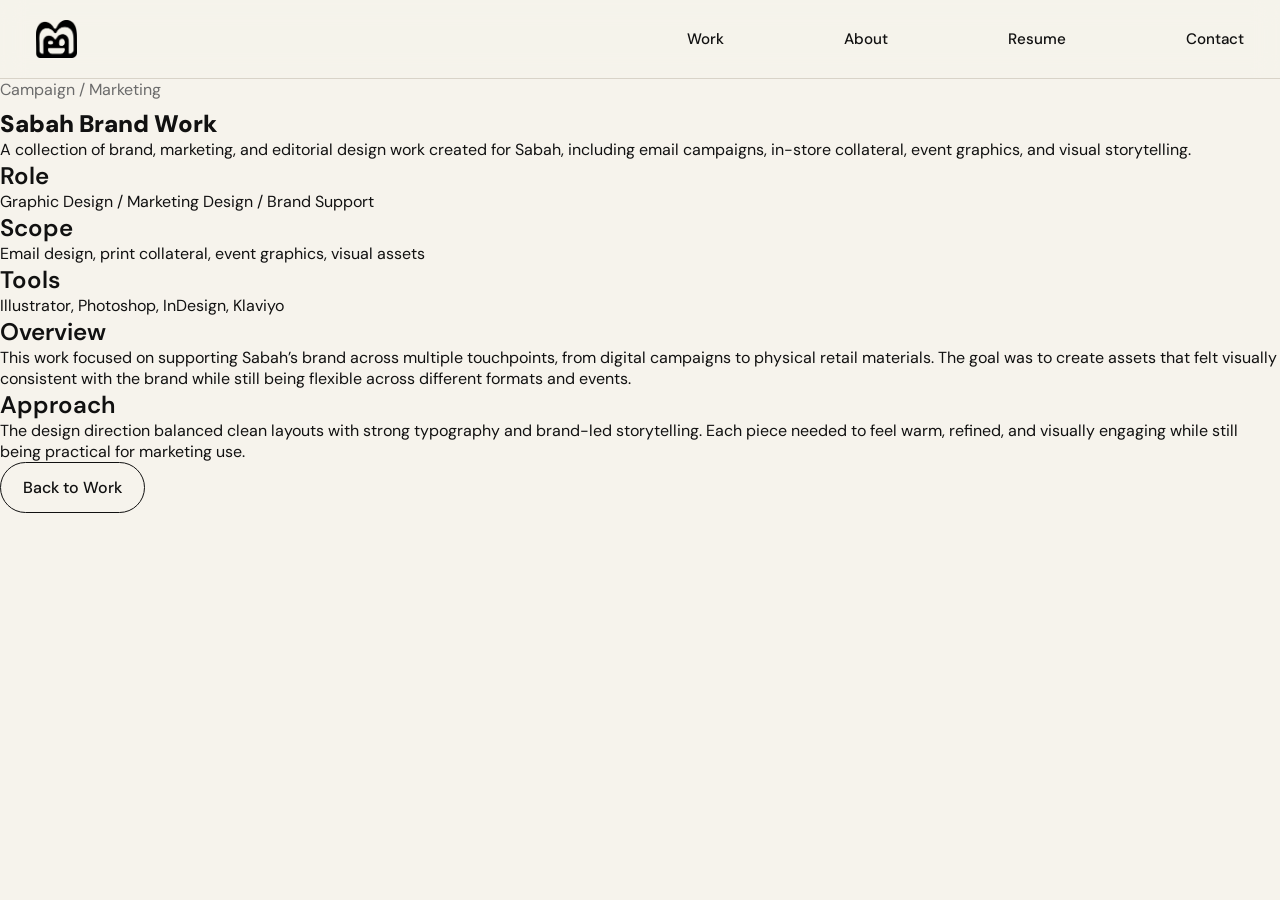
==== projects/sabah.html @ f7a969ed "Initial Smilez portfolio setup" ====
<!DOCTYPE html>
<html lang="en">
<head>
  <meta charset="UTF-8" />
  <meta name="viewport" content="width=device-width, initial-scale=1.0" />
  <title>Sabah Brand Work — Smilez</title>

  <link rel="preconnect" href="https://fonts.googleapis.com">
  <link rel="preconnect" href="https://fonts.gstatic.com" crossorigin>
  <link href="https://fonts.googleapis.com/css2?family=DM+Sans:wght@400;500;600;700;900&display=swap" rel="stylesheet">

  <link rel="stylesheet" href="../style.css" />
</head>
<body>
  <header class="site-header">
    <a href="../index.html" class="nav-logo">
      <img src="../images/smilez_logo.png" alt="Smilez logo">
    </a>

    <nav>
      <a href="../index.html#work">Work</a>
      <a href="../index.html#about">About</a>
      <a href="../index.html#resume">Resume</a>
      <a href="../index.html#contact">Contact</a>
    </nav>
  </header>

  <main class="project-page">
    <section class="project-hero">
      <p class="section-label">Campaign / Marketing</p>
      <h1>Sabah Brand Work</h1>
      <p class="project-intro">
        A collection of brand, marketing, and editorial design work created for Sabah,
        including email campaigns, in-store collateral, event graphics, and visual storytelling.
      </p>
    </section>

    <section class="project-banner">
      <div class="project-banner-image"></div>
    </section>

    <section class="project-details">
      <div class="project-meta">
        <div>
          <h2>Role</h2>
          <p>Graphic Design / Marketing Design / Brand Support</p>
        </div>
        <div>
          <h2>Scope</h2>
          <p>Email design, print collateral, event graphics, visual assets</p>
        </div>
        <div>
          <h2>Tools</h2>
          <p>Illustrator, Photoshop, InDesign, Klaviyo</p>
        </div>
      </div>

      <div class="project-body">
        <h2>Overview</h2>
        <p>
          This work focused on supporting Sabah’s brand across multiple touchpoints,
          from digital campaigns to physical retail materials. The goal was to create
          assets that felt visually consistent with the brand while still being flexible
          across different formats and events.
        </p>

        <h2>Approach</h2>
        <p>
          The design direction balanced clean layouts with strong typography and brand-led
          storytelling. Each piece needed to feel warm, refined, and visually engaging
          while still being practical for marketing use.
        </p>
      </div>
    </section>

    <section class="project-gallery">
      <div class="gallery-block"></div>
      <div class="gallery-block"></div>
      <div class="gallery-block"></div>
    </section>

    <section class="project-back">
      <a href="../index.html#work" class="resume-link">Back to Work</a>
    </section>
  </main>
</body>
</html>
---- style.css ----
:root {
  --bg: #f6f3ec;
  --surface: #ffffff;
  --text: #111111;
  --muted: #6b6b6b;
  --line: #d8d3c8;
  --accent: #ffea00;
  --accent-2: #ff6a3d;
  --radius: 20px;
  --shadow: 0 18px 40px rgba(0, 0, 0, 0.08);
}

* {
  margin: 0;
  padding: 0;
  box-sizing: border-box;
}

html {
  scroll-behavior: smooth;
}

body {
  font-family: "DM Sans", sans-serif;
  background: var(--bg);
  color: var(--text);
}

img {
  max-width: 100%;
  display: block;
}

a {
  color: inherit;
  text-decoration: none;
}

h1 {
  font-weight: 900;
}

h2 {
  font-weight: 600;
}

h3 {
  font-weight: 700;
}

p,
li,
button,
a,
span {
  font-weight: 400;
}

/* HEADER */

.site-header {
  position: sticky;
  top: 0;
  z-index: 1000;
  background: rgba(246, 243, 236, 0.9);
  backdrop-filter: blur(12px);
  border-bottom: 1px solid var(--line);
  display: flex;
  justify-content: space-between;
  align-items: center;
  padding: 20px 36px;
}

.nav-logo {
  display: inline-flex;
  align-items: center;
}

.nav-logo img {
  height: 38px;
  width: auto;
  transition: transform 0.25s ease, opacity 0.25s ease;
}

.nav-logo:hover img {
  transform: scale(1.04);
  opacity: 0.8;
}

.site-header nav {
  display: flex;
  gap: 120px;
}

.site-header nav a {
  position: relative;
  font-size: 0.95rem;
  font-weight: 500;
  transition: opacity 0.25s ease, transform 0.25s ease;
}

.site-header nav a:hover {
  opacity: 0.55;
  transform: translateY(-1px);
}

/* HERO */

.hero {
  min-height: 90vh;
  display: flex;
  flex-direction: column;
  justify-content: center;
  align-items: center;
  padding: 80px 36px;
  text-align: center;
  gap: 24px;
}

/* This keeps everything aligned together */
.hero-inner {
  display: flex;
  flex-direction: column;
  align-items: center;
  gap: 18px;
}

/* Top descriptor line */
.eyebrow {
  font-size: 1.4rem;
  letter-spacing: 0.10em;
  color: var(--muted);
}

/* Logo + Smilez row */
.hero-lockup {
  display: flex;
  align-items: center;
  gap: 28px;
}

/* Bigger logo to match text */
.hero-logo {
  width: 210px;  /* increase this for balance */
  height: auto;
  transition: transform 0.3s ease;
}

/* BIGGER Smilez */
.hero-title {
  font-size: clamp(7rem, 18vw, 16rem);
  line-height: 0.9;
  letter-spacing: -0.05em;
}

/* subtle interaction */
.hero-lockup:hover .hero-logo {
  transform: rotate(-3deg) scale(1.05);
}

/* SECTIONS */

.section {
  padding: 100px 36px;
}

.section-head {
  max-width: 900px;
  margin-bottom: 32px;
}

.section-label {
  color: var(--muted);
  margin-bottom: 8px;
}

.section h2 {
  font-size: clamp(2rem, 4vw, 4rem);
  line-height: 1;
}

/* FILTERS */

.filters {
  display: flex;
  flex-wrap: wrap;
  gap: 10px;
  margin-bottom: 32px;
}

.filter-btn {
  font-family: "DM Sans", sans-serif;
  font-size: 0.95rem;
  padding: 11px 16px;
  border: 1px solid var(--line);
  border-radius: 999px;
  background: var(--surface);
  color: var(--text);
  cursor: pointer;
  transition: background 0.25s ease, color 0.25s ease, transform 0.25s ease, border-color 0.25s ease;
}

.filter-btn:hover {
  background: var(--text);
  color: white;
  border-color: var(--text);
  transform: translateY(-2px);
}

.filter-btn.active {
  background: var(--accent);
  border-color: var(--text);
  color: var(--text);
}

/* PROJECT GRID */

.project-grid {
  display: grid;
  grid-template-columns: repeat(12, 1fr);
  gap: 22px;
}

.project-card {
  grid-column: span 4;
  background: var(--surface);
  border: 1px solid var(--line);
  border-radius: var(--radius);
  overflow: hidden;
  box-shadow: var(--shadow);
  cursor: pointer;
  transition: transform 0.3s ease, box-shadow 0.3s ease;
}

.project-card.large {
  grid-column: span 8;
}

.project-card:hover {
  transform: translateY(-8px) scale(1.01);
  box-shadow: 0 30px 60px rgba(0, 0, 0, 0.14);
}

.project-image {
  height: 280px;
  background: linear-gradient(135deg, var(--accent), var(--accent-2));
  transition: transform 0.4s ease;
}

.project-card:hover .project-image {
  transform: scale(1.05);
}

.project-card-link {
  display: block;
  color: inherit;
  text-decoration: none;
}

.project-info {
  padding: 22px;
}

.tag {
  display: inline-block;
  color: var(--muted);
  margin-bottom: 8px;
}

.project-info h3 {
  font-size: 1.45rem;
  margin-bottom: 10px;
}

.project-info p {
  color: var(--muted);
  line-height: 1.55;
}

/* ABOUT */

.about-grid {
  display: grid;
  grid-template-columns: 1.2fr 0.8fr;
  gap: 28px;
  align-items: start;
}

.about-grid p {
  font-size: 1.12rem;
  line-height: 1.7;
}

.about-list {
  list-style: none;
  background: var(--surface);
  border: 1px solid var(--line);
  border-radius: var(--radius);
  padding: 24px;
  box-shadow: var(--shadow);
}

.about-list li {
  line-height: 1.5;
}

.about-list li + li {
  margin-top: 12px;
}

/* RESUME */

.resume-box {
  background: var(--surface);
  border: 1px solid var(--line);
  border-radius: var(--radius);
  padding: 28px;
  box-shadow: var(--shadow);
  display: flex;
  justify-content: space-between;
  align-items: center;
  gap: 20px;
}

.resume-box p {
  color: var(--muted);
}

.resume-link {
  display: inline-flex;
  align-items: center;
  justify-content: center;
  padding: 14px 22px;
  border-radius: 999px;
  border: 1px solid var(--text);
  font-weight: 500;
  transition: background 0.25s ease, color 0.25s ease, transform 0.25s ease;
}

.resume-link:hover {
  background: var(--text);
  color: white;
  transform: translateY(-2px);
}

/* FOOTER */

.footer {
  padding: 100px 36px;
  background: var(--text);
  color: white;
}

.footer h2 {
  font-size: clamp(2.5rem, 5vw, 5rem);
  line-height: 0.95;
  margin-bottom: 18px;
}

.footer p {
  color: rgba(255, 255, 255, 0.78);
  font-size: 1.05rem;
  line-height: 1.7;
  transition: opacity 0.25s ease;
}

.footer p:hover {
  opacity: 1;
}

/* RESPONSIVE */

@media (max-width: 1000px) {
  .hero,
  .about-grid,
  .resume-box {
    grid-template-columns: 1fr;
    display: grid;
  }

  .hero {
    min-height: auto;
    padding-top: 60px;
    padding-bottom: 60px;
  }

  .hero-left {
    justify-content: flex-start;
  }

  .project-card,
  .project-card.large {
    grid-column: span 12;
  }

  .site-header {
    flex-direction: column;
    align-items: flex-start;
    gap: 14px;
  }

  .site-header nav {
    flex-wrap: wrap;
    gap: 14px;
  }
}

@media (max-width: 640px) {
  .site-header,
  .hero,
  .section,
  .footer {
    padding-left: 20px;
    padding-right: 20px;
  }

  .hero-logo {
    width: 180px;
  }

  .project-image {
    height: 220px;
  }
}
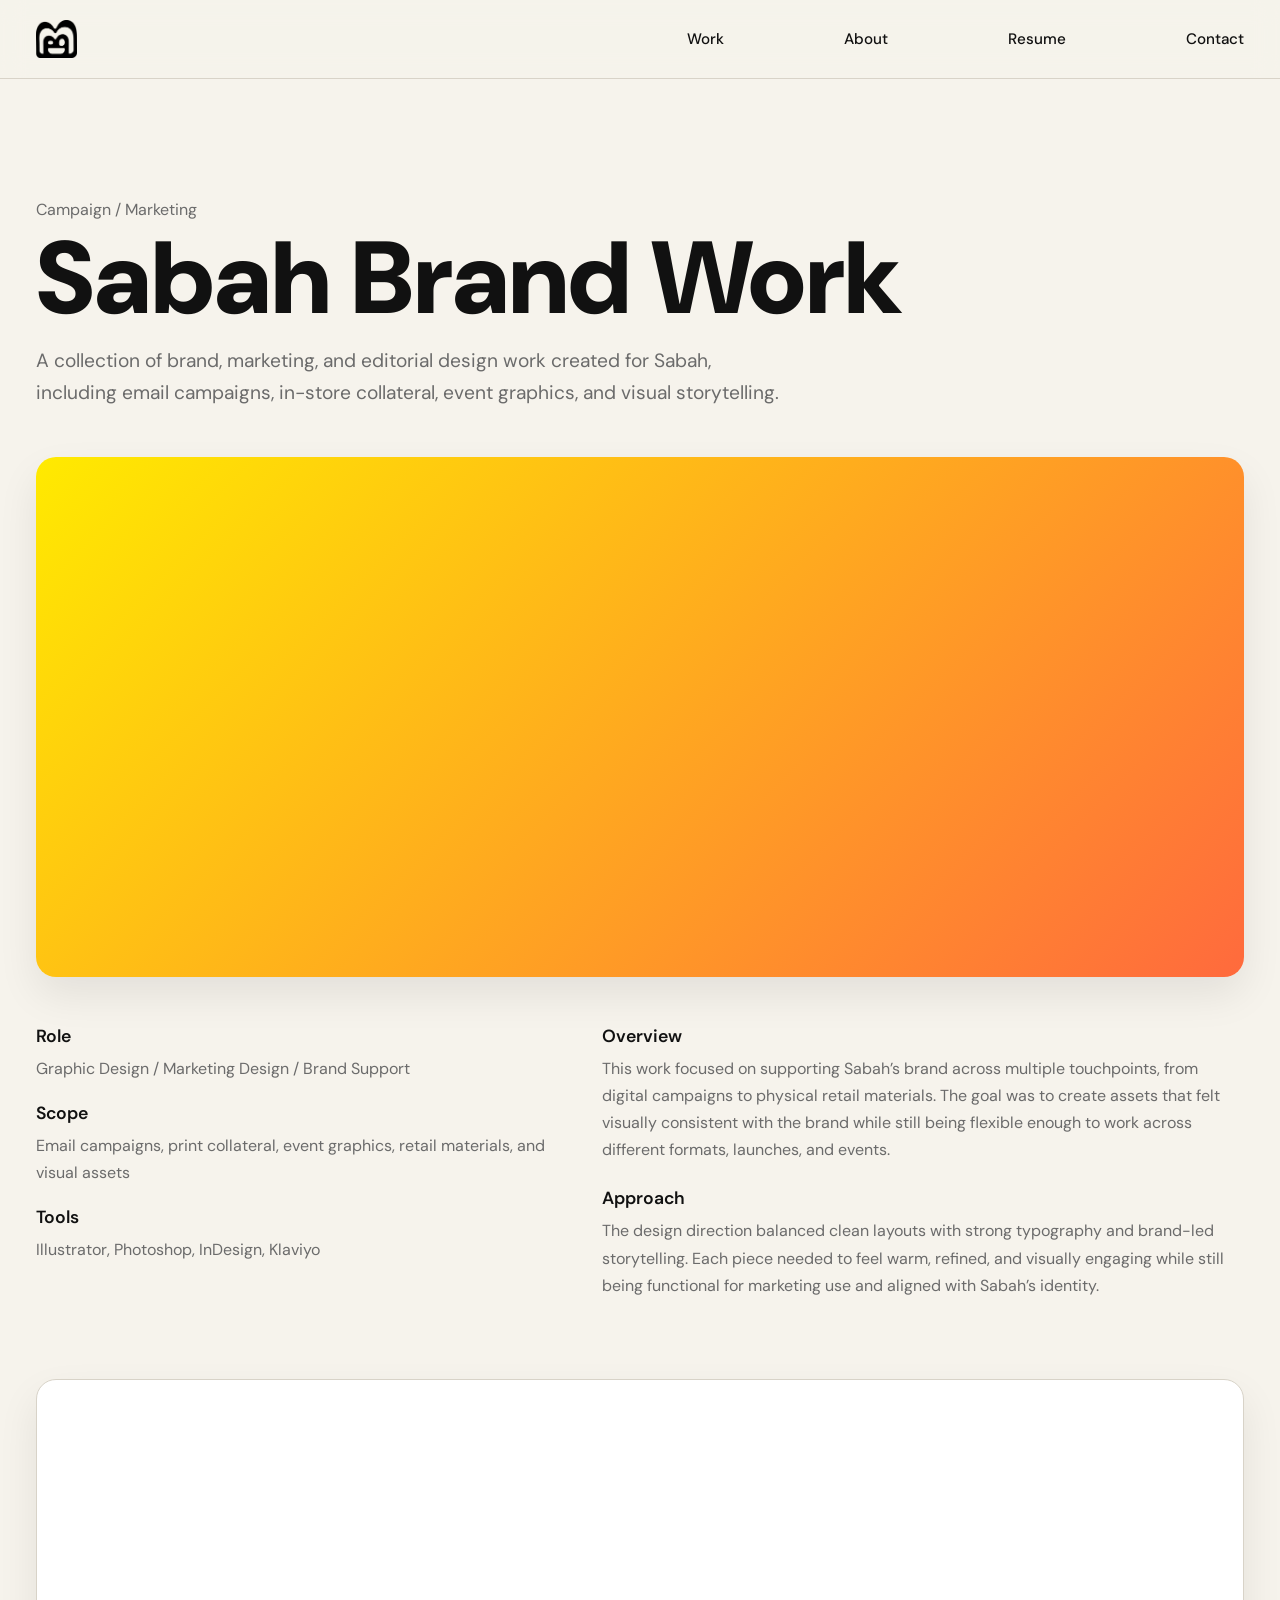
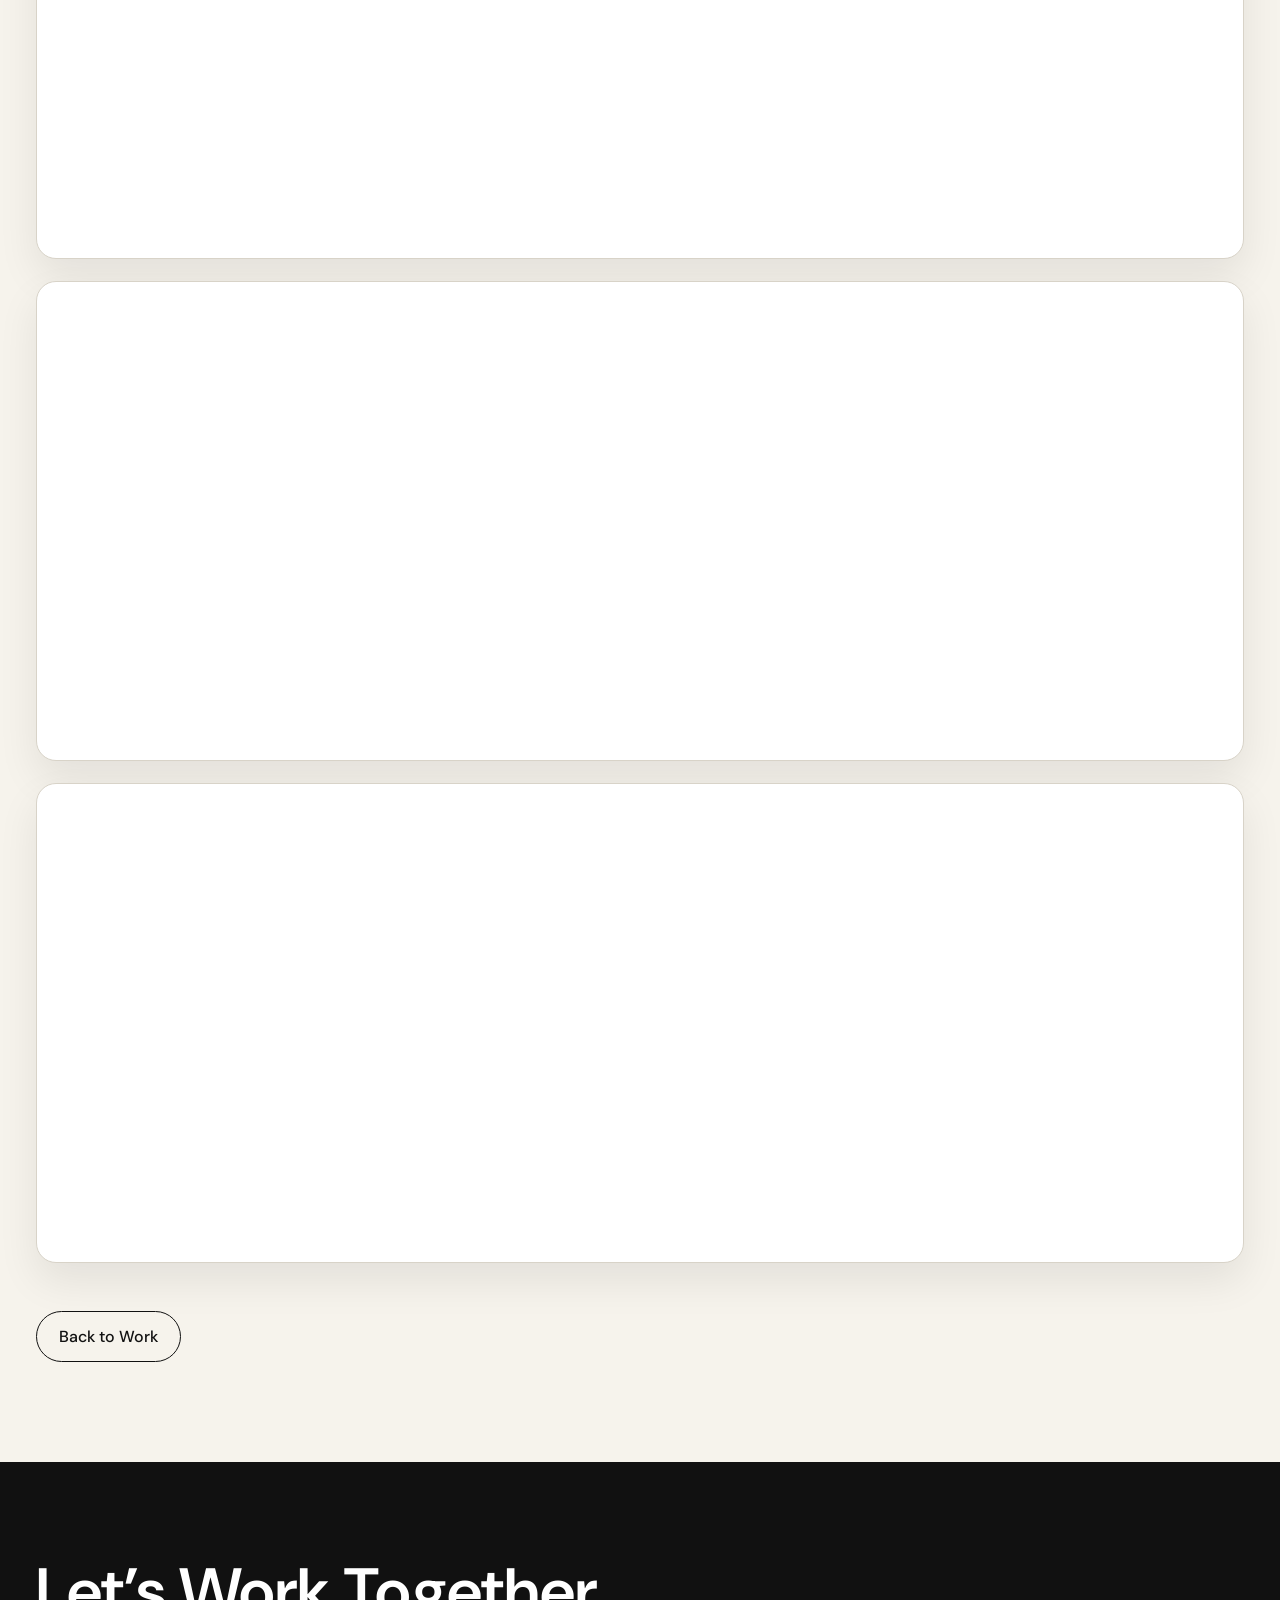
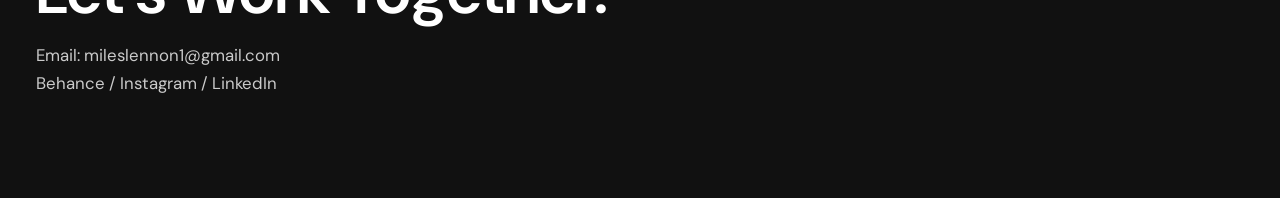
==== commit 4aef5ef4: "Initial Smilez portfolio setup" ====
--- a/projects/sabah.html
+++ b/projects/sabah.html
@@ -47,7 +47,7 @@
         </div>
         <div>
           <h2>Scope</h2>
-          <p>Email design, print collateral, event graphics, visual assets</p>
+          <p>Email campaigns, print collateral, event graphics, retail materials, and visual assets</p>
         </div>
         <div>
           <h2>Tools</h2>
@@ -61,14 +61,14 @@
           This work focused on supporting Sabah’s brand across multiple touchpoints,
           from digital campaigns to physical retail materials. The goal was to create
           assets that felt visually consistent with the brand while still being flexible
-          across different formats and events.
+          enough to work across different formats, launches, and events.
         </p>
 
         <h2>Approach</h2>
         <p>
           The design direction balanced clean layouts with strong typography and brand-led
           storytelling. Each piece needed to feel warm, refined, and visually engaging
-          while still being practical for marketing use.
+          while still being functional for marketing use and aligned with Sabah’s identity.
         </p>
       </div>
     </section>
@@ -83,5 +83,13 @@
       <a href="../index.html#work" class="resume-link">Back to Work</a>
     </section>
   </main>
+
+  <footer class="footer">
+    <h2>Let’s Work Together.</h2>
+    <p>Email: mileslennon1@gmail.com</p>
+    <p>Behance / Instagram / LinkedIn</p>
+  </footer>
+
+  <script src="../script.js"></script>
 </body>
 </html>
--- a/style.css
+++ b/style.css
@@ -117,7 +117,6 @@
   gap: 24px;
 }
 
-/* This keeps everything aligned together */
 .hero-inner {
   display: flex;
   flex-direction: column;
@@ -125,35 +124,30 @@
   gap: 18px;
 }
 
-/* Top descriptor line */
 .eyebrow {
   font-size: 1.4rem;
-  letter-spacing: 0.10em;
-  color: var(--muted);
-}
-
-/* Logo + Smilez row */
+  letter-spacing: 0.1em;
+  color: var(--muted);
+}
+
 .hero-lockup {
   display: flex;
   align-items: center;
   gap: 28px;
 }
 
-/* Bigger logo to match text */
 .hero-logo {
-  width: 210px;  /* increase this for balance */
+  width: 210px;
   height: auto;
   transition: transform 0.3s ease;
 }
 
-/* BIGGER Smilez */
 .hero-title {
   font-size: clamp(7rem, 18vw, 16rem);
   line-height: 0.9;
   letter-spacing: -0.05em;
 }
 
-/* subtle interaction */
 .hero-lockup:hover .hero-logo {
   transform: rotate(-3deg) scale(1.05);
 }
@@ -165,7 +159,7 @@
 }
 
 .section-head {
-  max-width: 900px;
+  max-width: 1100px;
   margin-bottom: 32px;
 }
 
@@ -217,12 +211,23 @@
 
 .project-grid {
   display: grid;
-  grid-template-columns: repeat(12, 1fr);
+  grid-template-columns: repeat(12, minmax(0, 1fr));
   gap: 22px;
 }
 
+.project-card-link {
+  display: block;
+  grid-column: span 4;
+  color: inherit;
+  text-decoration: none;
+}
+
+.project-card-link.large {
+  grid-column: span 8;
+}
+
 .project-card {
-  grid-column: span 4;
+  height: 100%;
   background: var(--surface);
   border: 1px solid var(--line);
   border-radius: var(--radius);
@@ -232,10 +237,6 @@
   transition: transform 0.3s ease, box-shadow 0.3s ease;
 }
 
-.project-card.large {
-  grid-column: span 8;
-}
-
 .project-card:hover {
   transform: translateY(-8px) scale(1.01);
   box-shadow: 0 30px 60px rgba(0, 0, 0, 0.14);
@@ -249,12 +250,6 @@
 
 .project-card:hover .project-image {
   transform: scale(1.05);
-}
-
-.project-card-link {
-  display: block;
-  color: inherit;
-  text-decoration: none;
 }
 
 .project-info {
@@ -368,28 +363,106 @@
   opacity: 1;
 }
 
+/* PROJECT PAGE */
+
+.project-page {
+  padding: 0 36px 100px;
+}
+
+.project-hero {
+  padding: 120px 0 48px;
+  max-width: 1000px;
+}
+
+.project-hero h1 {
+  font-size: clamp(3.5rem, 8vw, 8rem);
+  line-height: 0.95;
+  margin: 10px 0 18px;
+}
+
+.project-intro {
+  max-width: 760px;
+  font-size: 1.2rem;
+  line-height: 1.65;
+  color: var(--muted);
+}
+
+.project-banner {
+  margin-bottom: 48px;
+}
+
+.project-banner-image {
+  width: 100%;
+  height: 520px;
+  border-radius: var(--radius);
+  background: linear-gradient(135deg, var(--accent), var(--accent-2));
+  box-shadow: var(--shadow);
+}
+
+.project-details {
+  display: grid;
+  grid-template-columns: 0.9fr 1.1fr;
+  gap: 40px;
+  margin-bottom: 56px;
+}
+
+.project-meta {
+  display: grid;
+  gap: 20px;
+  align-content: start;
+}
+
+.project-meta h2,
+.project-body h2 {
+  font-size: 1.1rem;
+  margin-bottom: 8px;
+}
+
+.project-meta p,
+.project-body p {
+  color: var(--muted);
+  line-height: 1.7;
+}
+
+.project-body h2 + p {
+  margin-bottom: 24px;
+}
+
+.project-gallery {
+  display: grid;
+  gap: 22px;
+}
+
+.gallery-block {
+  width: 100%;
+  min-height: 480px;
+  border-radius: var(--radius);
+  background: white;
+  border: 1px solid var(--line);
+  box-shadow: var(--shadow);
+}
+
+.project-back {
+  margin-top: 48px;
+}
+
 /* RESPONSIVE */
 
 @media (max-width: 1000px) {
-  .hero,
-  .about-grid,
-  .resume-box {
-    grid-template-columns: 1fr;
-    display: grid;
-  }
-
   .hero {
     min-height: auto;
     padding-top: 60px;
     padding-bottom: 60px;
   }
 
-  .hero-left {
-    justify-content: flex-start;
-  }
-
-  .project-card,
-  .project-card.large {
+  .about-grid,
+  .resume-box {
+    display: grid;
+    grid-template-columns: 1fr;
+  }
+
+  .project-card-link,
+  .project-card-link.large {
     grid-column: span 12;
   }
 
@@ -402,6 +475,24 @@
   .site-header nav {
     flex-wrap: wrap;
     gap: 14px;
+  }
+}
+
+@media (max-width: 900px) {
+  .project-page {
+    padding: 0 20px 80px;
+  }
+
+  .project-details {
+    grid-template-columns: 1fr;
+  }
+
+  .project-banner-image {
+    height: 320px;
+  }
+
+  .gallery-block {
+    min-height: 280px;
   }
 }
 
@@ -418,6 +509,14 @@
     width: 180px;
   }
 
+  .hero-title {
+    font-size: clamp(4.5rem, 16vw, 8rem);
+  }
+
+  .eyebrow {
+    font-size: 0.95rem;
+  }
+
   .project-image {
     height: 220px;
   }
